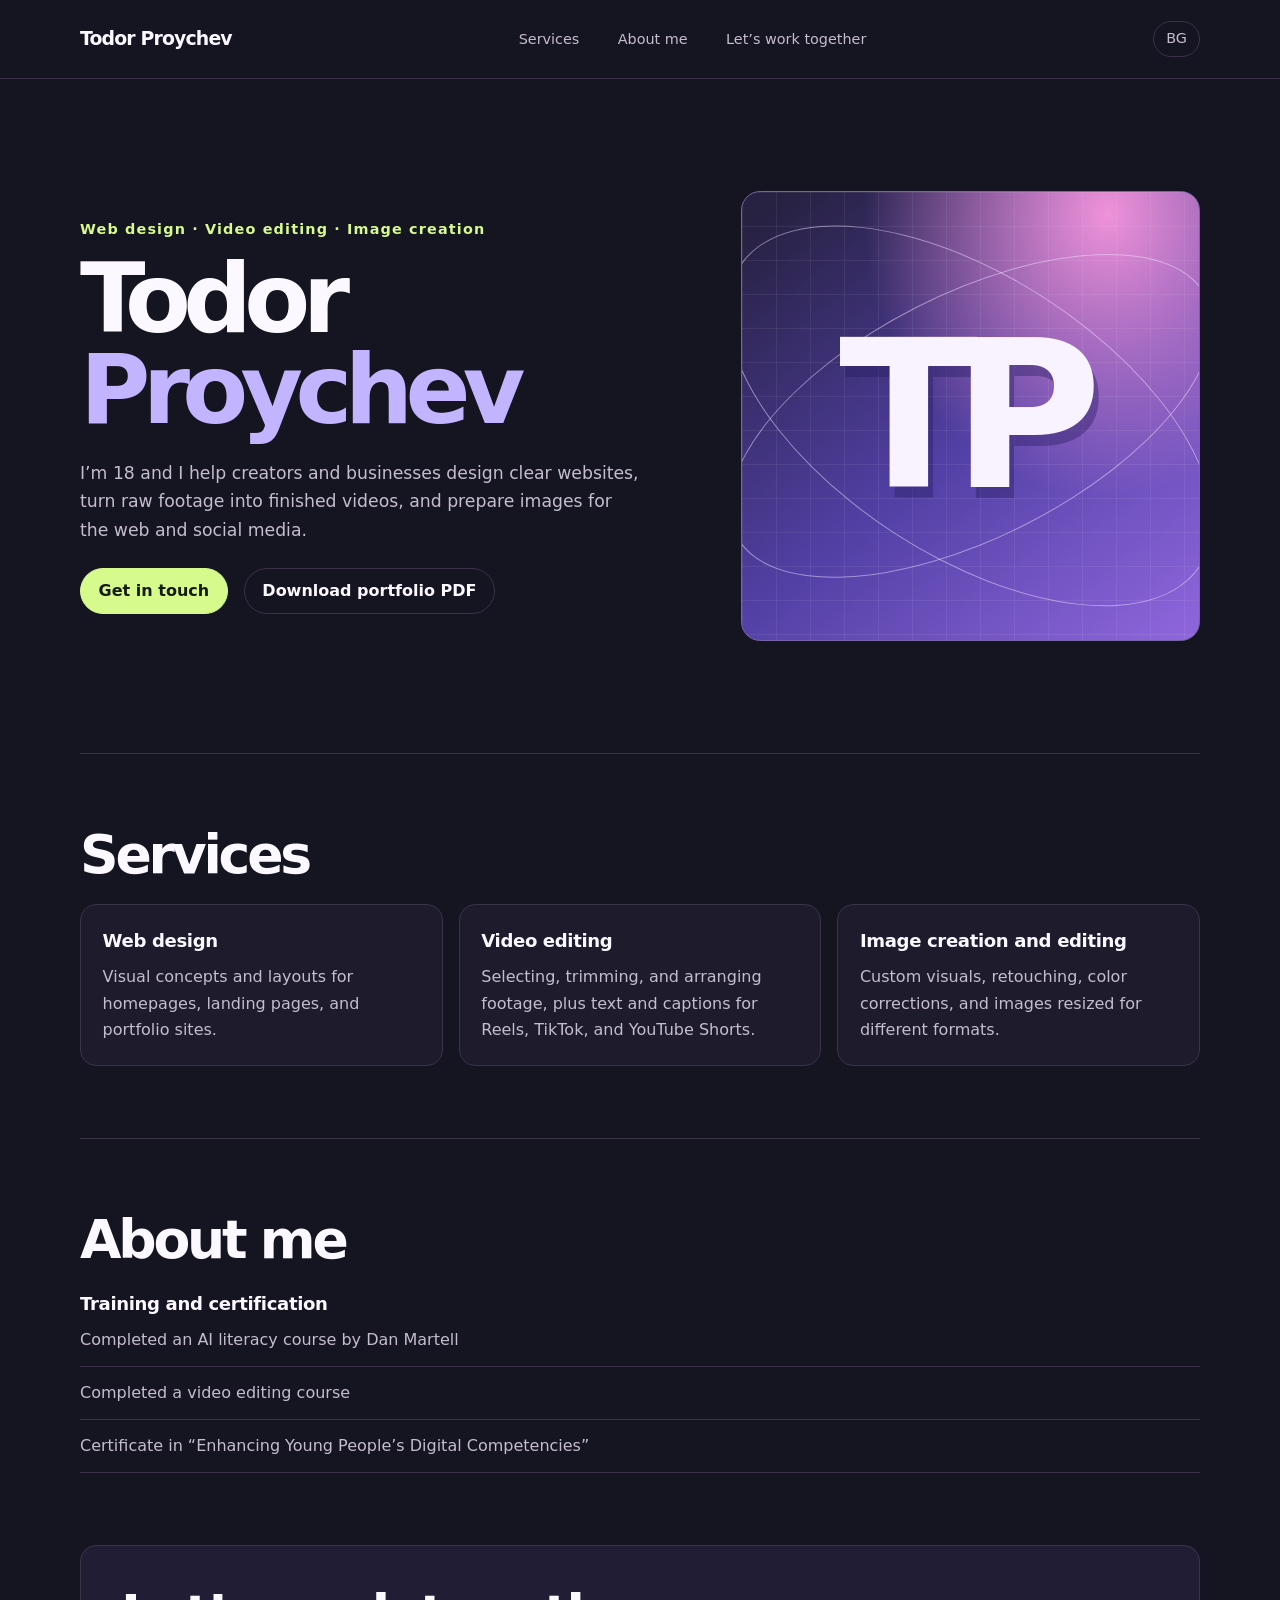
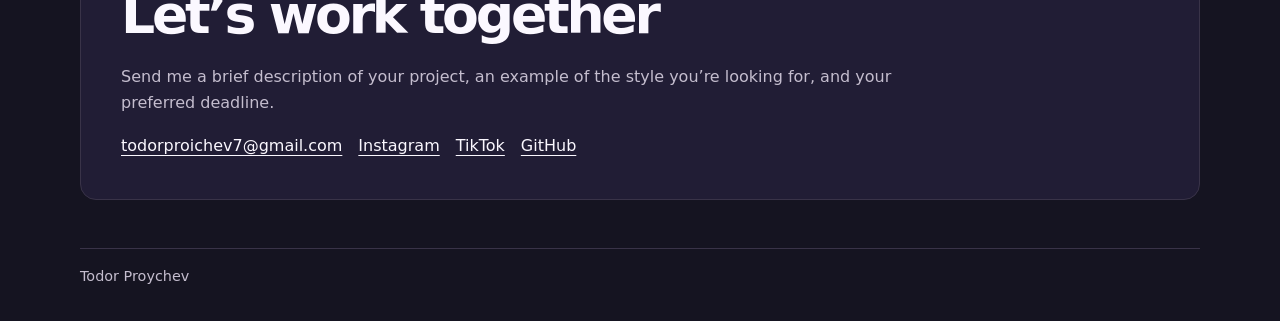
==== index.html @ 5c2935dd "Publish creative portfolio and profile introduction" ====
<!doctype html>
<html lang="en">
<head>
<meta charset="utf-8">
<meta name="viewport" content="width=device-width, initial-scale=1">
<meta name="description" content="Web design · Video editing · Image creation">
<title>Todor Proychev | Services</title>
<link rel="stylesheet" href="style.css">
</head>
<body id="top">
<header><nav class="wrap" aria-label="Todor Proychev"><a class="brand" href="#top">Todor Proychev</a><ul><li><a href="#services">Services</a></li><li><a href="#about">About me</a></li><li><a href="#contact">Let’s work together</a></li></ul><a class="language" href="bg.html" lang="bg" hreflang="bg">BG</a></nav></header>
<main class="wrap">
  <section class="hero" aria-labelledby="title">
    <div><p class="kicker">Web design · Video editing · Image creation</p><h1 id="title">Todor <span>Proychev</span></h1><p class="intro">I’m 18 and I help creators and businesses design clear websites, turn raw footage into finished videos, and prepare images for the web and social media.</p>
    <div class="actions"><a class="button primary" href="#contact">Get in touch</a><a class="button" href="Todor-Proychev-Portfolio.pdf" download>Download portfolio PDF</a></div></div>
    <div class="visual" aria-hidden="true"><div class="grid"></div><span class="mark">TP</span></div>
  </section>
  <section class="section" id="services" aria-labelledby="services-title"><h2 id="services-title">Services</h2><div class="cards"><article class="card"><h3>Web design</h3><p>Visual concepts and layouts for homepages, landing pages, and portfolio sites.</p></article><article class="card"><h3>Video editing</h3><p>Selecting, trimming, and arranging footage, plus text and captions for Reels, TikTok, and YouTube Shorts.</p></article><article class="card"><h3>Image creation and editing</h3><p>Custom visuals, retouching, color corrections, and images resized for different formats.</p></article></div></section>
  <section class="section" id="about" aria-labelledby="about-title"><h2 id="about-title">About me</h2><h3>Training and certification</h3><ul class="education"><li>Completed an AI literacy course by Dan Martell</li><li>Completed a video editing course</li><li>Certificate in “Enhancing Young People’s Digital Competencies”</li></ul></section>
  <section class="contact" id="contact" aria-labelledby="contact-title"><h2 id="contact-title">Let’s work together</h2><p>Send me a brief description of your project, an example of the style you’re looking for, and your preferred deadline.</p>
  <div class="links"><a href="mailto:todorproichev7@gmail.com">todorproichev7@gmail.com</a><a href="https://www.instagram.com/proichevvvvv_/">Instagram</a><a href="https://www.tiktok.com/@proichevvvvv_">TikTok</a><a href="https://github.com/TodorProichev">GitHub</a></div></section>
</main>
<footer><div class="wrap">Todor Proychev</div></footer>
</body>
</html>
---- style.css ----
:root{color-scheme:dark;--bg:#151421;--panel:#1d1b2c;--ink:#fbf8ff;--muted:#c4bdce;--line:#393348;--accent:#d6fb8c;--lavender:#c3b4ff}
*{box-sizing:border-box}
html{scroll-behavior:smooth}
body{margin:0;background:var(--bg);color:var(--ink);font-family:system-ui,-apple-system,BlinkMacSystemFont,"Segoe UI",sans-serif;line-height:1.65}
a{color:inherit;text-underline-offset:.22em}
a:focus-visible{outline:2px solid var(--accent);outline-offset:5px}
.wrap{width:min(1120px,calc(100% - 64px));margin-inline:auto}
header{border-bottom:1px solid var(--line)}
nav{display:flex;align-items:center;justify-content:space-between;gap:1rem;min-height:78px}
.brand{font-weight:760;text-decoration:none;letter-spacing:-.045em;font-size:1.18rem;white-space:nowrap}
nav ul{display:flex;gap:clamp(1rem,3vw,2.75rem);margin:0;padding:0;list-style:none}
nav ul a,.language{font-size:.9rem;color:var(--muted);text-decoration:none}
nav a:hover,.links a:hover{color:var(--accent)}
.language{border:1px solid var(--line);border-radius:99px;padding:.3rem .75rem}
.hero{display:grid;grid-template-columns:1.12fr .88fr;gap:clamp(2rem,6vw,5rem);align-items:center;padding-block:clamp(3.5rem,9vw,7rem)}
.kicker{color:var(--accent);font-size:.9rem;letter-spacing:.08em;margin:0 0 .8rem;font-weight:650}
h1,h2,h3,p{margin-top:0}
h1{font-size:clamp(3.1rem,8vw,6rem);line-height:.94;letter-spacing:-.08em;margin-bottom:1.5rem}
h1 span{display:block;color:var(--lavender)}
.intro{color:var(--muted);font-size:1.08rem;max-width:35rem;margin-bottom:1.5rem}
.actions,.links{display:flex;flex-wrap:wrap;gap:.65rem 1rem;align-items:center}
.button{display:inline-flex;align-items:center;min-height:46px;border-radius:99px;padding:.55rem 1.1rem;font-weight:700;text-decoration:none;border:1px solid var(--line)}
.primary{background:var(--accent);color:#151b10;border-color:var(--accent)}
.button:hover{border-color:var(--accent)}
.visual{position:relative;display:grid;place-items:center;min-height:340px;isolation:isolate;overflow:hidden;border-radius:1.2rem;border:1px solid #7565a3;background:radial-gradient(ellipse at 80% 5%,#ef92da,transparent 47%),linear-gradient(142deg,#272142 5%,#5240a5 53%,#9067dd);aspect-ratio:1.02}
.visual::before,.visual::after{content:"";position:absolute;z-index:-1;width:115%;height:54%;border:1px solid #f0ddff85;border-radius:50%;transform:rotate(-27deg)}
.visual::after{transform:rotate(33deg);width:120%;height:62%}
.grid{position:absolute;inset:0;z-index:-1;background-image:linear-gradient(#fff1 1px,transparent 1px),linear-gradient(90deg,#fff1 1px,transparent 1px);background-size:34px 34px}
.mark{font-size:clamp(7.5rem,16vw,13rem);font-weight:820;letter-spacing:-.13em;line-height:1;color:#f9f2ff;padding-right:.13em;text-shadow:5px 11px 0 #271c5f65}
.section{border-top:1px solid var(--line);padding-block:clamp(2.6rem,6vw,4.5rem)}
h2{font-size:clamp(2rem,4.2vw,3.35rem);line-height:1.08;letter-spacing:-.06em;margin-bottom:1.25rem}
h3{font-size:1.13rem;letter-spacing:-.02em;margin-bottom:.5rem}
.cards{display:grid;grid-template-columns:repeat(3,minmax(0,1fr));gap:1rem}
.card{padding:1.35rem;border:1px solid var(--line);border-radius:1rem;background:var(--panel)}
.card p,.section>p,.education li{color:var(--muted)}
.card p{margin-bottom:0}
.education{list-style:none;padding:0;margin:0}
.education li{border-bottom:1px solid var(--line);padding:.8rem 0}
.education li:first-child{padding-top:0}
.contact{background:#211d35;border:1px solid var(--line);border-radius:1rem;padding:clamp(1.25rem,4vw,2.5rem);margin-bottom:3rem}
.contact p{color:var(--muted);max-width:50rem}
.links a{overflow-wrap:anywhere}
footer{padding-bottom:2rem;color:var(--muted);font-size:.9rem}
footer .wrap{padding-top:1rem;border-top:1px solid var(--line)}
@media(max-width:760px){.wrap{width:calc(100% - 36px)}.hero{grid-template-columns:1fr}.visual{min-height:0;aspect-ratio:1.45}.cards{grid-template-columns:1fr}nav{flex-wrap:wrap;justify-content:space-between;padding-block:.75rem;min-height:0}nav ul{order:1;flex-basis:100%;flex-wrap:wrap}}
@media(prefers-reduced-motion:reduce){html{scroll-behavior:auto}}
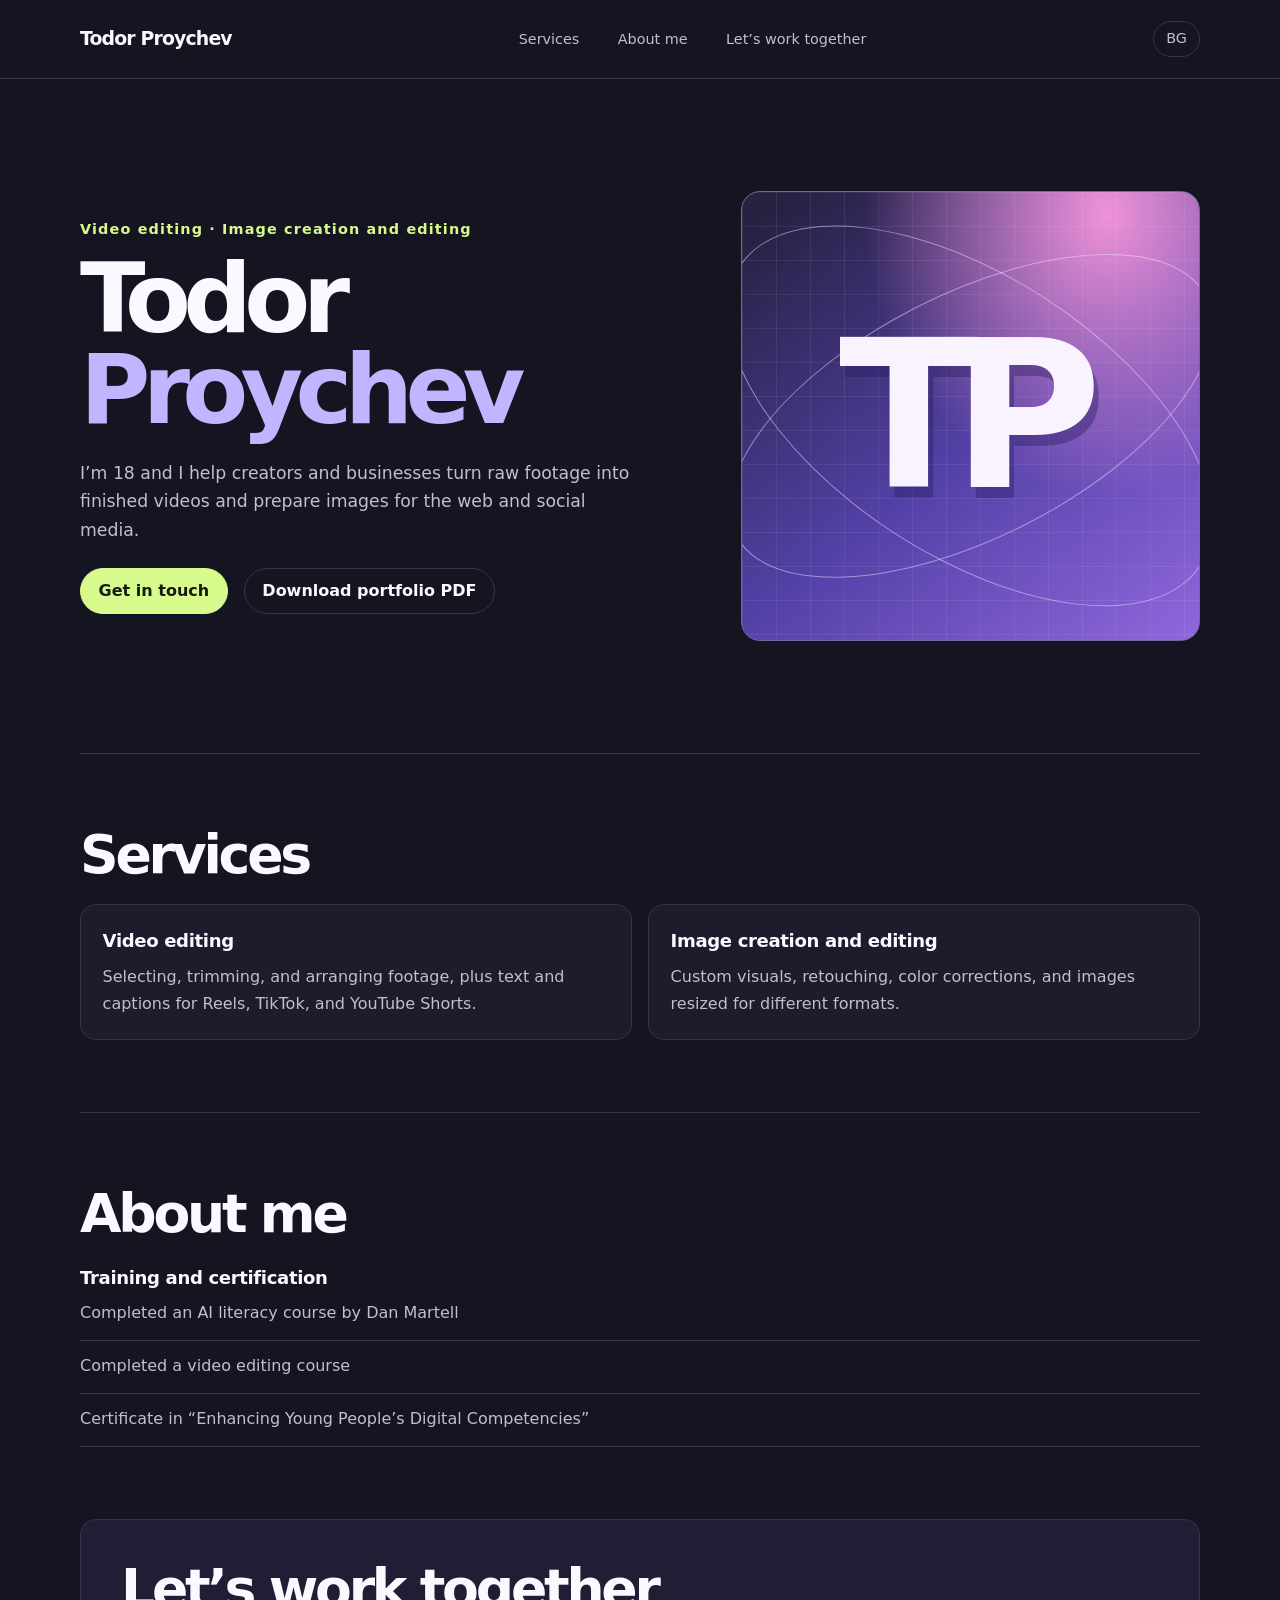
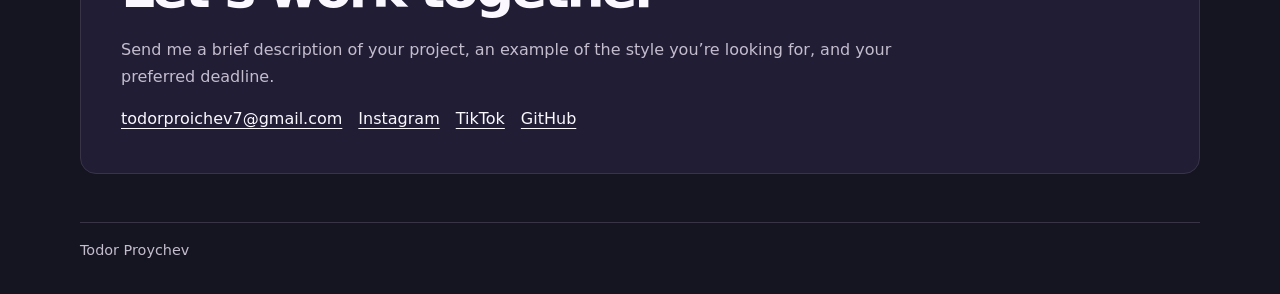
==== commit 4ae16e32: "Remove web design from creative portfolio" ====
--- a/index.html
+++ b/index.html
@@ -3,7 +3,7 @@
 <head>
 <meta charset="utf-8">
 <meta name="viewport" content="width=device-width, initial-scale=1">
-<meta name="description" content="Web design · Video editing · Image creation">
+<meta name="description" content="Video editing · Image creation and editing">
 <title>Todor Proychev | Services</title>
 <link rel="stylesheet" href="style.css">
 </head>
@@ -11,11 +11,11 @@
 <header><nav class="wrap" aria-label="Todor Proychev"><a class="brand" href="#top">Todor Proychev</a><ul><li><a href="#services">Services</a></li><li><a href="#about">About me</a></li><li><a href="#contact">Let’s work together</a></li></ul><a class="language" href="bg.html" lang="bg" hreflang="bg">BG</a></nav></header>
 <main class="wrap">
   <section class="hero" aria-labelledby="title">
-    <div><p class="kicker">Web design · Video editing · Image creation</p><h1 id="title">Todor <span>Proychev</span></h1><p class="intro">I’m 18 and I help creators and businesses design clear websites, turn raw footage into finished videos, and prepare images for the web and social media.</p>
+    <div><p class="kicker">Video editing · Image creation and editing</p><h1 id="title">Todor <span>Proychev</span></h1><p class="intro">I’m 18 and I help creators and businesses turn raw footage into finished videos and prepare images for the web and social media.</p>
     <div class="actions"><a class="button primary" href="#contact">Get in touch</a><a class="button" href="Todor-Proychev-Portfolio.pdf" download>Download portfolio PDF</a></div></div>
     <div class="visual" aria-hidden="true"><div class="grid"></div><span class="mark">TP</span></div>
   </section>
-  <section class="section" id="services" aria-labelledby="services-title"><h2 id="services-title">Services</h2><div class="cards"><article class="card"><h3>Web design</h3><p>Visual concepts and layouts for homepages, landing pages, and portfolio sites.</p></article><article class="card"><h3>Video editing</h3><p>Selecting, trimming, and arranging footage, plus text and captions for Reels, TikTok, and YouTube Shorts.</p></article><article class="card"><h3>Image creation and editing</h3><p>Custom visuals, retouching, color corrections, and images resized for different formats.</p></article></div></section>
+  <section class="section" id="services" aria-labelledby="services-title"><h2 id="services-title">Services</h2><div class="cards"><article class="card"><h3>Video editing</h3><p>Selecting, trimming, and arranging footage, plus text and captions for Reels, TikTok, and YouTube Shorts.</p></article><article class="card"><h3>Image creation and editing</h3><p>Custom visuals, retouching, color corrections, and images resized for different formats.</p></article></div></section>
   <section class="section" id="about" aria-labelledby="about-title"><h2 id="about-title">About me</h2><h3>Training and certification</h3><ul class="education"><li>Completed an AI literacy course by Dan Martell</li><li>Completed a video editing course</li><li>Certificate in “Enhancing Young People’s Digital Competencies”</li></ul></section>
   <section class="contact" id="contact" aria-labelledby="contact-title"><h2 id="contact-title">Let’s work together</h2><p>Send me a brief description of your project, an example of the style you’re looking for, and your preferred deadline.</p>
   <div class="links"><a href="mailto:todorproichev7@gmail.com">todorproichev7@gmail.com</a><a href="https://www.instagram.com/proichevvvvv_/">Instagram</a><a href="https://www.tiktok.com/@proichevvvvv_">TikTok</a><a href="https://github.com/TodorProichev">GitHub</a></div></section>
--- a/style.css
+++ b/style.css
@@ -30,7 +30,7 @@
 .section{border-top:1px solid var(--line);padding-block:clamp(2.6rem,6vw,4.5rem)}
 h2{font-size:clamp(2rem,4.2vw,3.35rem);line-height:1.08;letter-spacing:-.06em;margin-bottom:1.25rem}
 h3{font-size:1.13rem;letter-spacing:-.02em;margin-bottom:.5rem}
-.cards{display:grid;grid-template-columns:repeat(3,minmax(0,1fr));gap:1rem}
+.cards{display:grid;grid-template-columns:repeat(2,minmax(0,1fr));gap:1rem}
 .card{padding:1.35rem;border:1px solid var(--line);border-radius:1rem;background:var(--panel)}
 .card p,.section>p,.education li{color:var(--muted)}
 .card p{margin-bottom:0}
